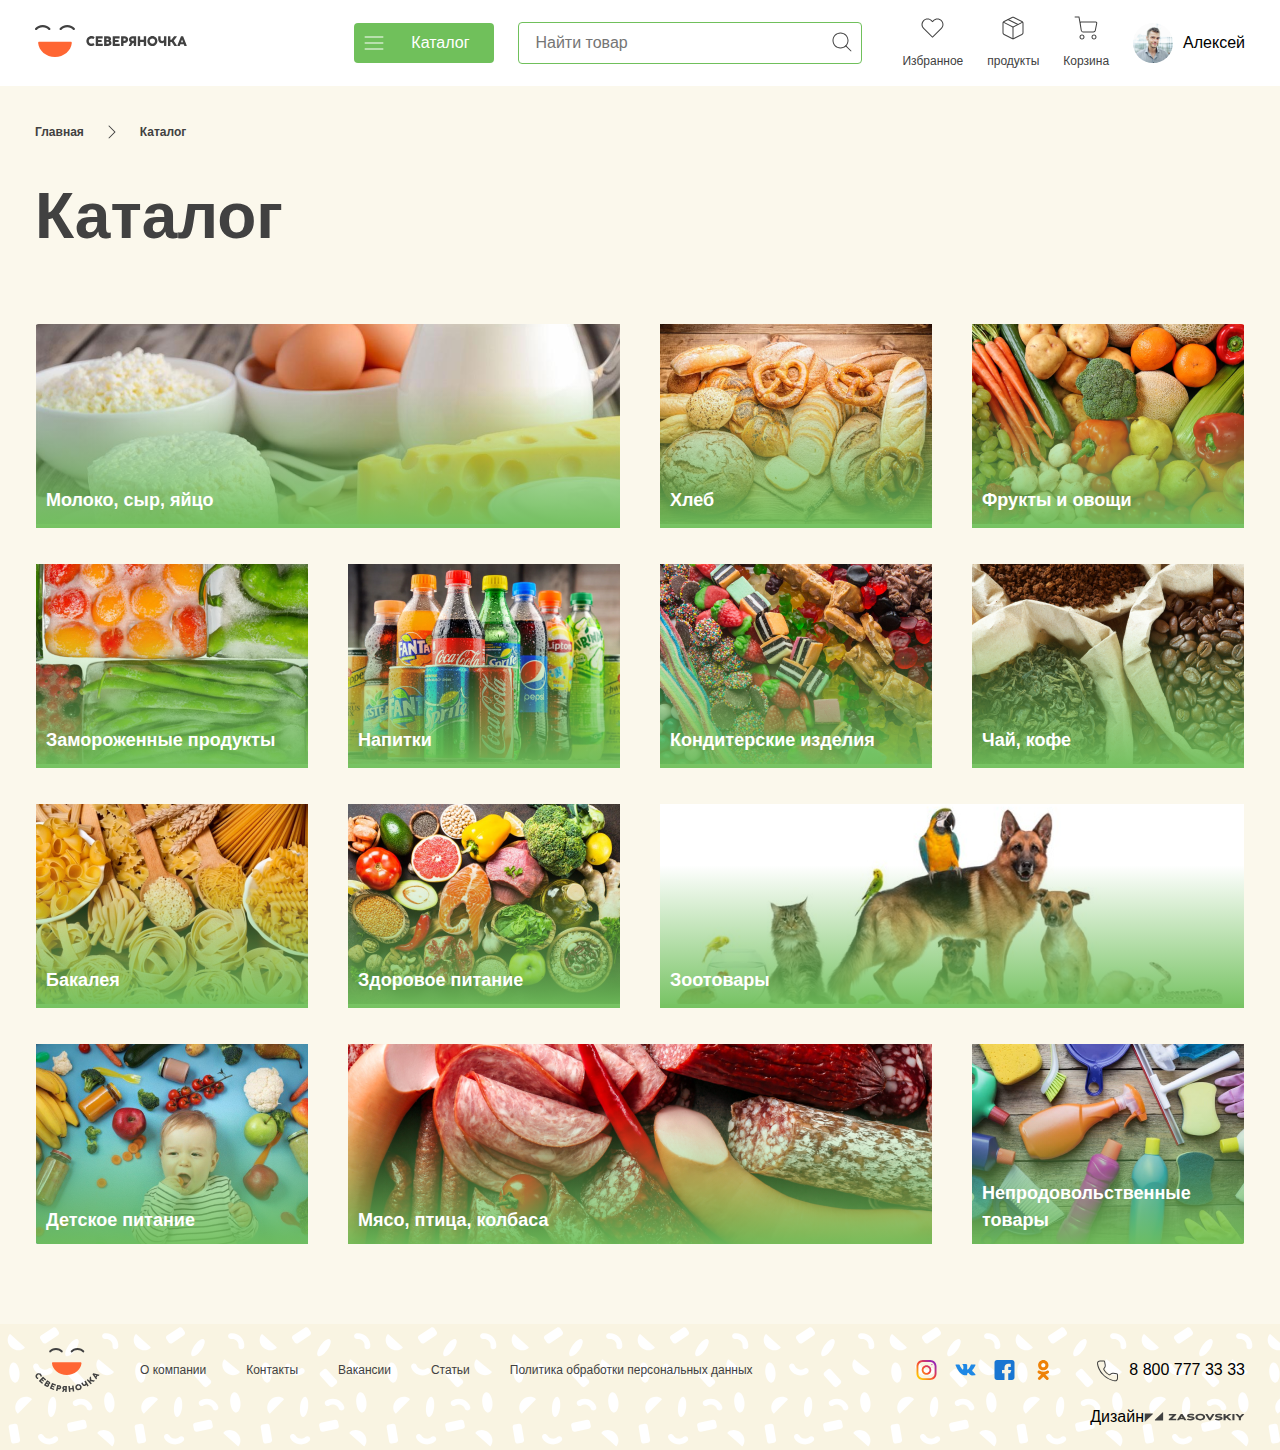
==== pages/catigories.html @ 5c942bb4 "news" ====
<!DOCTYPE html>
<html lang="en">
  <head>
    <meta charset="UTF-8" />
    <meta name="viewport" content="width=device-width, initial-scale=1.0" />
    <title>Document</title>
    <link rel="stylesheet" href="../sass/style.css" />
  </head>
  <body>
    <header>
      <div class="container">
        <nav>
          <div class="logo">
            <a href="#"><img src="../assets/images/image1.svg" alt="" /></a>
          </div>
          <div class="nav-items">
            <div class="nav-catalog1">
              <img src="../assets/images/image2.svg" alt="" />
              <p class="p1">Каталог</p>
            </div>
            <div class="field">
              <input
                type="text"
                class="input1"
                placeholder="Найти товар"
                name="search"
              />
              <div class="search-icon">
                <img src="../assets/images/image3.svg" alt="" />
              </div>
            </div>
            <div class="nav-links">
              <div class="nav-link">
                <div class="d1">
                  <img src="../assets/images/image4.svg" alt="" />
                </div>
                <a href="#" class="p2">Избранное</a>
              </div>
              <div class="nav-link">
                <div class="d1">
                  <img src="../assets/images/image5.svg" alt="" />
                </div>
                <a href="../pages/products.html" class="p2">продукты</a>
              </div>
              <div class="nav-link">
                <div class="d1">
                  <img src="../assets/images/image6.svg" alt="" />
                </div>
                <a href="#" class="p2">Корзина</a>
              </div>
            </div>
            <div class="acc">
              <img src="../assets/images/image7.svg" alt="" />
              <p class="p3">Алексей</p>
            </div>
          </div>
        </nav>
        <div class="nav-catalog">
          <div class="d2">
            <div class="d3">
              <a href="../pages/catigories.html" class="p4"
                >Молоко, сыр, яйцо</a
              >
              <a href="../pages/catigories.html" class="p4">Хлеб</a>
              <a href="../pages/catigories.html" class="p4">Фрукты и овощи</a>
              <a href="../pages/catigories.html" class="p4"
                >Замороженные продукты</a
              >
            </div>
            <div class="d3">
              <a href="../pages/catigories.html" class="p4">Напитки</a>
              <a href="../pages/catigories.html" class="p4"
                >Кондитерские изделия</a
              >
              <a href="../pages/catigories.html" class="p4">Чай, кофе</a>
            </div>
            <div class="d3">
              <a href="../pages/catigories.html" class="p4">Бакалея</a>
              <a href="../pages/catigories.html" class="p4">Здоровое питание</a>
              <a href="../pages/catigories.html" class="p4">Зоотовары</a>
            </div>
            <div class="d3">
              <a href="../pages/catigories.html" class="p4"
                >Непродовольственные товары</a
              >
              <a href="../pages/catigories.html" class="p4">Детское питание</a>
              <a href="../pages/catigories.html" class="p4"
                >Мясо, птица, колбаса</a
              >
            </div>
          </div>
        </div>
      </div>
    </header>
    <main>
      <section class="catigories-mainsec">
        <div class="container catigories-mainsec-content">
          <div class="d1">
            <a href="../index.html" class="a3">Главная</a>
            <img src="../assets/images/image51.svg" alt="" />
            <a href="../pages/catigories.html" class="a3">Каталог</a>
          </div>
          <p class="p10">Каталог</p>
          <div class="catigories-mainsec-cards"></div>
        </div>
      </section>
    </main>
    <footer>
      <div class="footer-content container">
        <div class="d1">
          <div class="d2">
            <img src="../assets/images/image27.svg" alt="" />
            <a href="#" class="a1">О компании</a>
            <a href="#" class="a1">Контакты</a>
            <a href="#" class="a1">Вакансии</a>
            <a href="#" class="a1">Статьи</a>
            <a href="#" class="a1">Политика обработки персональных данных</a>
          </div>
          <div class="d3">
            <div class="d4">
              <img src="../assets/images/image28.svg" alt="" />
              <img src="../assets/images/image29.svg" alt="" />
              <img src="../assets/images/image30.svg" alt="" />
              <img src="../assets/images/image31.svg" alt="" />
            </div>
            <div class="d5">
              <img src="../assets/images/image32.svg" alt="" />
              <p class="p1">8 800 777 33 33</p>
            </div>
          </div>
        </div>
        <div class="d10">
          <p class="p2">Дизайн</p>
          <img src="../assets/images/image33.svg" alt="" />
        </div>
      </div>
    </footer>
    <script src="../js/main.js"></script>
    <script src="../js/catigories-data.js"></script>
  </body>
</html>
---- sass/style.css ----
@font-face {
  font-family: "Rubik", sans-serif;
  src: url(../../assets/fonts/Rubik-Regular.ttf);
}
body {
  font-family: "Rubik", sans-serif;
}

* {
  padding: 0;
  margin: 0;
  box-sizing: border-box;
}

button {
  border: none;
  outline: none;
}

a {
  text-decoration: none;
}

input,
select,
textarea {
  outline: none;
}

.btn1 {
  display: flex;
  background-color: transparent;
  align-items: center;
  color: var(--grayscale-hardest, #606060);
  text-align: center;
  -moz-column-gap: 12px;
       column-gap: 12px;
  font-size: 16px;
  font-style: normal;
  font-weight: 400;
  line-height: 150%; /* 24px */
}

.btn2 {
  border-radius: 4px;
  border: 1px solid var(--main-secondary, #70c05b);
  background: transparent;
  width: 256px;
  color: var(--main-secondary, #70c05b);
  text-align: center;
  padding: 8px;
  font-size: 16px;
  font-style: normal;
  font-weight: 400;
  line-height: 150%; /* 24px */
  transition: 0.5s;
}

.btn2:hover {
  border: #f63;
  border-radius: 4px;
  background: var(--main-primary, #f63);
  color: #fff;
}

.btn3 {
  width: 134px;
  padding: 8px;
  color: var(--main-secondary, #70c05b);
  text-align: center;
  font-size: 16px;
  font-style: normal;
  font-weight: 400;
  line-height: 150%; /* 24px */
  border-radius: 4px;
  background: var(--main-secondary-muted, #e5ffde);
}

.home-card {
  background-color: #fff;
  max-width: 272px;
}
.home-card .product-img {
  position: relative;
}
.home-card .product-img .loved {
  position: absolute;
  right: 8px;
  top: 8px;
}
.home-card .product-img .discount-img {
  position: absolute;
  bottom: 10px;
  left: 10px;
  border-radius: 4px;
  background: var(--main-primary, #f63);
  padding: 4px 8px;
  width: 56px;
}
.home-card .product-img .discount-img .p8 {
  color: var(--main-on-primary, #fff);
  text-align: center;
  font-size: 16px;
  font-style: normal;
  font-weight: 400;
  line-height: 150%; /* 24px */
}
.home-card .card-btom {
  padding: 8px;
}
.home-card .card-btom .d2 {
  display: flex;
  justify-content: space-between;
  align-items: center;
}
.home-card .card-btom .d2 #p2 {
  padding-bottom: 20px;
}
.home-card .card-btom .d2 .p2 {
  color: var(--main-on-surface, #414141);
  font-size: 18px;
  font-style: normal;
  font-weight: 700;
  line-height: 150%; /* 27px */
}
.home-card .card-btom .d2 .p3 {
  color: var(--grayscale-hardest, #606060);
  font-size: 16px;
  font-style: normal;
  font-weight: 400;
  line-height: 150%; /* 24px */
}
.home-card .card-btom .d3 {
  display: flex;
  align-items: center;
  justify-content: space-between;
  padding-bottom: 8px;
}
.home-card .card-btom .d3 .p4 {
  color: var(--grayscale-light, #bfbfbf);
  font-size: 12px;
  font-style: normal;
  font-weight: 400;
  line-height: 150%; /* 18px */
}
.home-card .card-btom .d3 .p5 {
  color: var(--grayscale-light, #bfbfbf);
  font-size: 12px;
  font-style: normal;
  font-weight: 400;
  line-height: 150%; /* 18px */
}
.home-card .card-btom .product-name {
  color: var(--main-on-surface, #414141);
  font-size: 18px;
  font-style: normal;
  font-weight: 700;
  line-height: 100%;
  padding-bottom: 5px;
}
.home-card .card-btom .p6 {
  max-width: 250px;
  color: var(--main-on-surface, #414141);
  font-size: 16px;
  font-style: normal;
  font-weight: 400;
  line-height: 150%; /* 24px */
}
.home-card .card-btom .rank-img {
  padding-top: 8px;
  padding-bottom: 8px;
}

.offers-card2 {
  border-radius: 4px;
  background: var(--main-secondary-muted, #e5ffde);
  display: flex;
  align-items: center;
  padding: 12px 20px 12px 40px;
}
.offers-card2 .p2 {
  color: var(--main-on-surface, #414141);
  max-width: 258px;
  font-size: 24px;
  font-style: normal;
  font-weight: 700;
  line-height: 150%;
}
.offers-card2 .p3 {
  color: var(--main-on-surface, #414141);
  max-width: 250px;
  font-size: 16px;
  font-style: normal;
  font-weight: 400;
  line-height: 150%;
}

@media (max-width: 600px) {
  .offers-card2 {
    flex-direction: column;
  }
}
.offers-card {
  display: flex;
  align-items: center;
  border-radius: 4px;
  background: var(--main-primary-muted, #fcd5ba);
  box-shadow: 0px 8px 16px 0px rgba(202, 147, 96, 0.5);
  padding: 8px 20px 8px 40px;
}
.offers-card .p2 {
  color: var(--main-on-surface, #414141);
  max-width: 258px;
  font-size: 24px;
  font-style: normal;
  font-weight: 700;
  line-height: 150%; /* 36px */
}
.offers-card .p3 {
  color: var(--main-on-surface, #414141);
  max-width: 250px;
  font-size: 16px;
  font-style: normal;
  font-weight: 400;
  line-height: 150%; /* 24px */
}

@media (max-width: 600px) {
  .offers-card {
    flex-direction: column;
  }
}
.articles-card {
  background: #fff;
  max-width: 376px;
}
.articles-card .d2 {
  padding: 10px;
}
.articles-card .d2 .p2 {
  color: var(--grayscale-hard, #8f8f8f);
  font-size: 12px;
  font-style: normal;
  font-weight: 400;
  line-height: 150%; /* 18px */
}
.articles-card .d2 .p3 {
  color: var(--main-on-surface, #414141);
  padding-top: 10px;
  padding-bottom: 10px;
  font-size: 18px;
  font-style: normal;
  font-weight: 700;
  line-height: 150%; /* 27px */
  max-width: 356px;
}
.articles-card .d2 .p4 {
  max-width: 366px;
  color: var(--main-on-surface, #414141);
  padding-bottom: 10px;
  font-size: 16px;
  font-style: normal;
  font-weight: 400;
  line-height: 150%; /* 24px */
}

header {
  position: fixed;
  width: 100%;
  left: 0;
  right: 0;
  top: 0;
  z-index: 99;
  background: #fff;
}
header .container nav {
  padding-top: 16px;
  padding-bottom: 16px;
  display: flex;
  align-items: center;
  justify-content: space-between;
}
header .container .nav-items {
  display: flex;
  align-items: center;
  -moz-column-gap: 24px;
       column-gap: 24px;
}
header .container .nav-items .nav-catalog1 {
  display: flex;
  align-items: center;
  -moz-column-gap: 8px;
       column-gap: 8px;
  border-radius: 4px;
  background: var(--main-secondary, #70c05b);
  padding: 8px;
}
header .container .nav-items .nav-catalog1 .p1 {
  width: 92px;
  color: var(--main-on-secondary, #fff);
  text-align: center;
  font-size: 16px;
  font-style: normal;
  font-weight: 400;
  line-height: 150%; /* 24px */
}
header .container .nav-items .field {
  position: relative;
  margin-right: 16px;
}
header .container .nav-items .field .input1 {
  width: 344px;
  border-radius: 4px;
  border: 1px solid var(--main-secondary, #70c05b);
  background: var(--main-surface, #fff);
  padding: 8px 42px 8px 16px;
  color: var(--grayscale-hard, #8f8f8f);
  font-size: 16px;
  font-style: normal;
  font-weight: 400;
  line-height: 150%; /* 24px */
}
header .container .nav-items .field .search-icon {
  position: absolute;
  right: 8px;
  top: 8px;
}
header .container .nav-items .nav-links {
  display: flex;
  align-items: center;
  -moz-column-gap: 24px;
       column-gap: 24px;
}
header .container .nav-items .nav-links .nav-link {
  display: flex;
  flex-direction: column;
  align-items: center;
  row-gap: 8px;
}
header .container .nav-items .nav-links .nav-link .p2 {
  color: var(--main-on-surface, #414141);
  text-align: center;
  font-size: 12px;
  font-style: normal;
  font-weight: 400;
  line-height: 150%; /* 18px */
}
header .container .nav-items .acc {
  display: flex;
  align-items: center;
  -moz-column-gap: 10px;
       column-gap: 10px;
}
header .container .nav-catalog {
  display: none;
}
header .container .navcat {
  display: block;
  padding-top: 20px;
  padding-bottom: 40px;
}
header .container .navcat .d2 {
  display: flex;
  justify-content: space-between;
}
header .container .navcat .d2 .d3 {
  display: flex;
  flex-direction: column;
  row-gap: 24px;
}
header .container .navcat .d2 .d3 .p4 {
  color: var(--main-on-surface, #414141);
  font-size: 16px;
  font-style: normal;
  font-weight: 700;
  line-height: 150%; /* 24px */
  transition: all 0.5s;
}
header .container .navcat .d2 .d3 .p4:hover {
  color: var(--main-primary, #f63);
}

@media (max-width: 1105px) {
  .acc {
    display: none !important;
  }
}
@media (max-width: 970px) {
  .nav-links {
    display: none !important;
  }
}
@media (max-width: 690px) {
  .nav-catalog {
    display: none !important;
  }
}
@media (max-width: 570px) {
  .input1 {
    width: 200px !important;
  }
}
.home {
  margin-top: 86px;
  background: url(../../assets/images/image8.png);
  height: 200px;
}
.home .home1 {
  -webkit-backdrop-filter: blur(1px);
          backdrop-filter: blur(1px);
}
.home .home1 .home-content {
  padding-left: 67px;
  display: flex;
  align-items: center;
  -moz-column-gap: 18px;
       column-gap: 18px;
}
.home .home1 .home-content .p1 {
  color: var(--main-on-surface, #414141);
  text-align: center;
  font-size: 48px;
  font-style: normal;
  font-weight: 700;
  line-height: 150%; /* 72px */
}

@media (max-width: 690px) {
  .img9 {
    display: none;
  }
}
.location {
  padding-bottom: 120px;
  background: var(--main-bg-page, #fbf8ec);
}
.location .location-content .p1 {
  color: var(--main-on-surface, #414141);
  font-size: 36px;
  font-style: normal;
  font-weight: 700;
  line-height: 150%; /* 54px */
  padding-bottom: 40px;
}
.location .location-content .d2 {
  display: flex;
  align-items: center;
  padding-bottom: 24px;
  -moz-column-gap: 24px;
       column-gap: 24px;
}
.location .location-content .d2 .d1 {
  border-radius: 4px;
  background: var(--grayscale-lightest, #f3f2f1);
}
.location .location-content .d2 .d1 .p2 {
  width: 88px;
  padding: 8px;
  color: var(--grayscale-hardest, #606060);
  text-align: center;
  font-size: 12px;
  font-style: normal;
  font-weight: 400;
  line-height: 150%; /* 18px */
  transition: 0.5s;
}
.location .location-content .d2 .d1:hover {
  border-radius: 4px;
  background: var(--main-secondary, #70c05b);
}
.location .location-content .d2 .d1:hover .p2 {
  color: #fff;
}

.offers {
  padding-bottom: 120px;
  background: var(--main-bg-page, #fbf8ec);
}
.offers .offers-content .p1 {
  color: var(--main-on-surface, #414141);
  font-size: 36px;
  font-style: normal;
  font-weight: 700;
  line-height: 150%; /* 54px */
  padding-bottom: 40px;
}
.offers .offers-content .offers-cards {
  display: flex;
  align-items: center;
  justify-content: space-between;
  flex-wrap: wrap;
  -moz-column-gap: 20px;
       column-gap: 20px;
  row-gap: 30px;
}

.articles {
  background: var(--main-bg-page, #fbf8ec);
  padding-bottom: 80px;
}
.articles .articles-content .d1 {
  display: flex;
  align-items: center;
  padding-bottom: 40px;
  justify-content: space-between;
}
.articles .articles-content .d1 .p1 {
  color: var(--main-on-surface, #414141);
  font-size: 36px;
  font-style: normal;
  font-weight: 700;
  line-height: 150%; /* 54px */
}
.articles .articles-content .articles-cards {
  display: flex;
  justify-content: space-between;
  align-items: center;
  flex-wrap: wrap;
  -moz-column-gap: 10px;
       column-gap: 10px;
  row-gap: 20px;
}

.new-products {
  padding-bottom: 120px;
  background: var(--main-bg-page, #fbf8ec);
}
.new-products .new-products-content .d1 {
  padding-bottom: 40px;
  display: flex;
  align-items: center;
  justify-content: space-between;
}
.new-products .new-products-content .d1 .p1 {
  color: var(--main-on-surface, #414141);
  font-size: 36px;
  font-style: normal;
  font-weight: 700;
  line-height: 150%; /* 54px */
}
.new-products .new-products-content .home-cards {
  display: flex;
  justify-content: space-between;
}
.new-products .new-products-content .home-cards .d50 {
  display: flex;
  -moz-column-gap: 42px;
       column-gap: 42px;
}

.bought-products {
  padding-bottom: 120px;
  background: var(--main-bg-page, #fbf8ec);
}
.bought-products .bought-products-content .d1 {
  padding-bottom: 40px;
  display: flex;
  align-items: center;
  justify-content: space-between;
}
.bought-products .bought-products-content .d1 .p1 {
  color: var(--main-on-surface, #414141);
  font-size: 36px;
  font-style: normal;
  font-weight: 700;
  line-height: 150%; /* 54px */
}
.bought-products .bought-products-content .home-cards {
  display: flex;
  justify-content: space-between;
}
.bought-products .bought-products-content .home-cards .d50 {
  display: flex;
  -moz-column-gap: 42px;
       column-gap: 42px;
}

.discount {
  padding-top: 80px;
  padding-bottom: 120px;
  background: var(--main-bg-page, #fbf8ec);
}
.discount .discount-content .d1 {
  padding-bottom: 40px;
  display: flex;
  align-items: center;
  justify-content: space-between;
}
.discount .discount-content .d1 .p1 {
  color: var(--main-on-surface, #414141);
  font-size: 36px;
  font-style: normal;
  font-weight: 700;
  line-height: 150%; /* 54px */
}
.discount .discount-content .home-cards {
  display: flex;
  justify-content: space-between;
}
.discount .discount-content .home-cards .d50 {
  display: flex;
  -moz-column-gap: 42px;
       column-gap: 42px;
}

@media (max-width: 1225px) {
  .home-cards {
    flex-direction: column;
    align-items: center;
    row-gap: 30px;
  }
}
@media (max-width: 610px) {
  .d50 {
    flex-direction: column;
    row-gap: 30px;
  }
}
footer {
  background: url("../../assets/images/pattern2.svg");
  background-color: #f9f4e2;
  padding-top: 24px;
  padding-bottom: 24px;
}
footer .footer-content .d1 {
  display: flex;
  align-items: center;
  justify-content: space-between;
}
footer .footer-content .d1 .d2 {
  display: flex;
  align-items: center;
  -moz-column-gap: 40px;
       column-gap: 40px;
}
footer .footer-content .d1 .d2 .a1 {
  color: var(--main-on-surface, #414141);
  font-size: 12px;
  font-style: normal;
  font-weight: 400;
  line-height: 150%; /* 18px */
}
footer .footer-content .d1 .d3 {
  display: flex;
  align-items: center;
  -moz-column-gap: 40px;
       column-gap: 40px;
}
footer .footer-content .d1 .d3 .d4 {
  display: flex;
  -moz-column-gap: 16px;
       column-gap: 16px;
}
footer .footer-content .d1 .d3 .d5 {
  display: flex;
  align-items: center;
  -moz-column-gap: 8px;
       column-gap: 8px;
}
footer .footer-content .d10 {
  padding-top: 16px;
  display: flex;
  align-items: center;
  justify-content: flex-end;
}

@media (max-width: 920px) {
  .d1 {
    flex-direction: column;
    row-gap: 20px;
  }
}
@media (max-width: 605px) {
  .d2 {
    -moz-column-gap: 5px !important;
         column-gap: 5px !important;
  }
}
.all-products {
  margin-top: 90px;
  background: var(--main-bg-page, #fbf8ec);
}
.all-products .all-products-content .p1 {
  padding-top: 44px;
  padding-bottom: 50px;
  color: var(--main-on-surface, #414141);
  font-size: 36px;
  font-style: normal;
  font-weight: 700;
  line-height: 150%; /* 54px */
}
.all-products .all-products-content .home-cards {
  padding-bottom: 30px;
  display: flex;
  flex-wrap: wrap;
  row-gap: 30px;
  justify-content: space-between;
}
.all-products .all-products-content .home-cards .d50 {
  display: flex;
  -moz-column-gap: 42px;
       column-gap: 42px;
  padding-bottom: 30px;
}
.all-products .all-products-content .d20 {
  display: flex;
  align-items: center;
  justify-content: center;
  -moz-column-gap: 16px;
       column-gap: 16px;
  padding-bottom: 60px;
}

.catigories-mainsec {
  background: var(--main-bg-page, #fbf8ec);
}
.catigories-mainsec .catigories-mainsec-content {
  padding-top: 120px;
  padding-bottom: 80px;
}
.catigories-mainsec .catigories-mainsec-content .d1 {
  padding-bottom: 24px;
  display: flex;
  align-items: center;
  -moz-column-gap: 16px;
       column-gap: 16px;
}
.catigories-mainsec .catigories-mainsec-content .d1 .a3 {
  color: var(--main-on-surface, #414141);
  font-size: 12px;
  font-style: normal;
  font-weight: 600;
  line-height: 150%; /* 18px */
}
.catigories-mainsec .catigories-mainsec-content .d1 .a3:visited {
  color: var(--grayscale-hard, #8f8f8f);
  font-size: 12px;
  font-style: normal;
  font-weight: 400;
  line-height: 150%; /* 18px */
}
.catigories-mainsec .catigories-mainsec-content .p10 {
  color: var(--main-on-surface, #414141);
  padding-bottom: 60px;
  font-size: 64px;
  font-style: normal;
  font-weight: 700;
  line-height: 150%; /* 96px */
}
.catigories-mainsec .catigories-mainsec-content .catigories-mainsec-cards {
  border-radius: 4px !important;
  overflow: hidden;
  display: flex;
  flex-wrap: wrap;
  align-items: center;
  justify-content: center;
  -moz-column-gap: 40px;
       column-gap: 40px;
  row-gap: 40px;
}
.catigories-mainsec .catigories-mainsec-content .catigories-mainsec-cards .catigories-mainsec-card {
  position: relative;
  height: 200px;
}
.catigories-mainsec .catigories-mainsec-content .catigories-mainsec-cards .catigories-mainsec-card .bg-img {
  position: relative;
}
.catigories-mainsec .catigories-mainsec-content .catigories-mainsec-cards .catigories-mainsec-card .bg-img .linear {
  position: absolute;
  top: 0;
  left: 0;
  width: 100%;
  height: 100%;
  background: linear-gradient(180deg, rgba(112, 192, 91, 0) 30%, #70c05b 102.81%);
}
.catigories-mainsec .catigories-mainsec-content .catigories-mainsec-cards .catigories-mainsec-card .a2 {
  position: absolute;
  bottom: 10px;
  left: 10px;
  color: var(--main-on-secondary, #fff);
  font-size: 18px;
  font-style: normal;
  font-weight: 700;
  line-height: 150%; /* 27px */
}

.container {
  max-width: 1250px;
  padding: 0px 20px;
  margin: 0 auto;
}/*# sourceMappingURL=style.css.map */
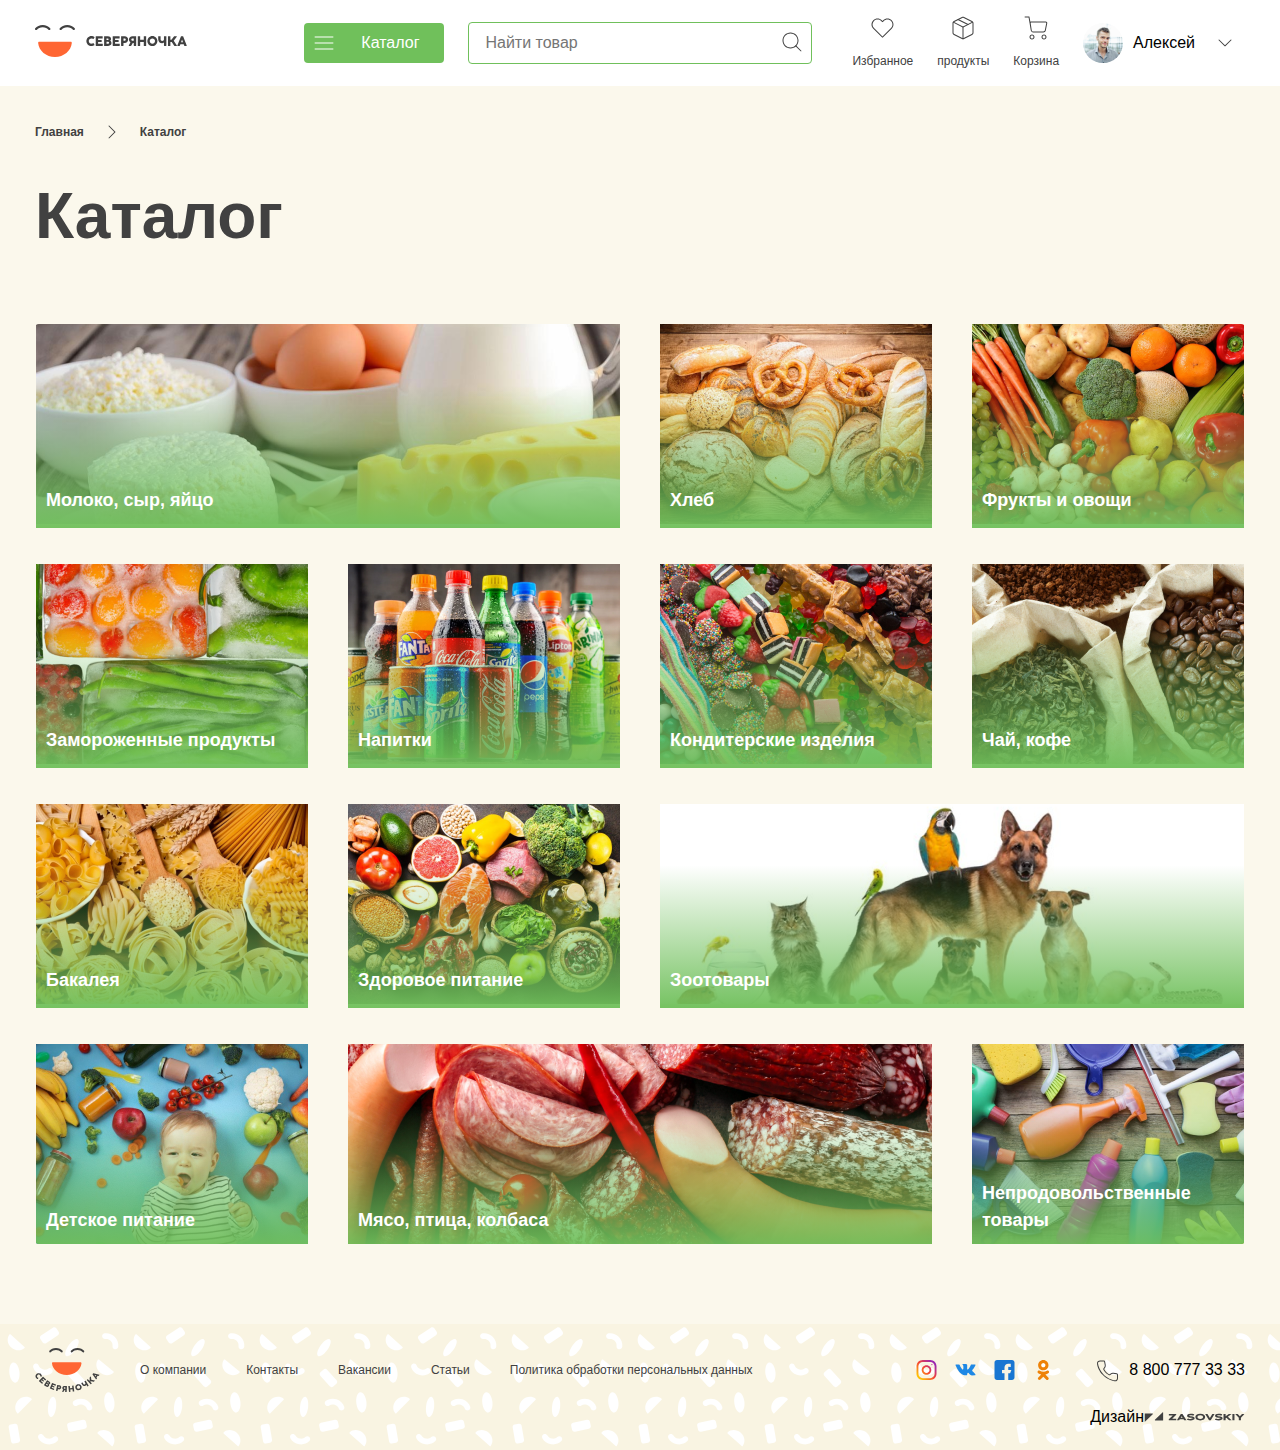
==== commit 883d4daf: "made changes" ====
--- a/pages/catigories.html
+++ b/pages/catigories.html
@@ -52,6 +52,7 @@
             <div class="acc">
               <img src="../assets/images/image7.svg" alt="" />
               <p class="p3">Алексей</p>
+              <img src="../assets/images/image52.svg" alt="" />
             </div>
           </div>
         </nav>
@@ -135,6 +136,33 @@
         </div>
       </div>
     </footer>
+    <div class="modal">
+      <div class="d3">
+        <div class="modal-content">
+          <div class="modal-close">
+            <img src="../assets/images/image53.svg" alt="" />
+          </div>
+          <div class="modal-bot">
+            <p class="p1">Вход</p>
+            <form>
+              <label for="phone">Телефон</label>
+              <input
+                type="tel"
+                placeholder="Phone Number"
+                id="phone"
+                class="input2"
+                name="phone"
+              />
+            </form>
+            <a href="#"><button class="modal-btn1">Вход</button></a>
+            <div class="d2">
+              <a href="#"><button class="modal-btn2">Регистрация</button></a>
+              <a href="#"><button class="modal-btn3">Забыли пароль?</button></a>
+            </div>
+          </div>
+        </div>
+      </div>
+    </div>
     <script src="../js/main.js"></script>
     <script src="../js/catigories-data.js"></script>
   </body>
--- a/sass/style.css
+++ b/sass/style.css
@@ -76,6 +76,62 @@
   background: var(--main-secondary-muted, #e5ffde);
 }
 
+.modal-btn1 {
+  width: 260px;
+  padding: 16px;
+  border-radius: 4px;
+  background: var(--main-primary-muted, #fcd5ba);
+  color: var(--main-primary, #f63);
+  text-align: center;
+  font-size: 24px;
+  font-style: normal;
+  font-weight: 400;
+  line-height: 150%; /* 36px */
+}
+
+.modal-btn2 {
+  width: 105px;
+  background: transparent;
+  padding: 8px;
+  border-radius: 4px;
+  border: 1px solid var(--main-secondary, #70c05b);
+  color: var(--main-secondary, #70c05b);
+  text-align: center;
+  font-size: 12px;
+  font-style: normal;
+  font-weight: 400;
+  line-height: 150%; /* 18px */
+}
+
+.modal-btn3 {
+  background: transparent;
+  padding: 8px;
+  color: var(--grayscale-hardest, #606060);
+  text-align: center;
+  font-size: 12px;
+  font-style: normal;
+  font-weight: 400;
+  line-height: 150%; /* 18px */
+}
+
+.btn4 {
+  padding: 16px;
+  border-radius: 4px;
+  background: var(--main-primary, #f63);
+  display: flex;
+  flex-direction: row-reverse;
+}
+.btn4 .p15 {
+  width: 207px;
+  align-items: center;
+  color: var(--main-on-primary, #fff);
+  text-align: center;
+  font-size: 24px;
+  font-style: normal;
+  font-weight: 400;
+  line-height: 150%;
+}
+
 .home-card {
   background-color: #fff;
   max-width: 272px;
@@ -262,6 +318,84 @@
   font-style: normal;
   font-weight: 400;
   line-height: 150%; /* 24px */
+}
+
+.modal {
+  display: none;
+}
+.modal.modal-bl {
+  background: rgba(252, 213, 186, 0.8);
+  position: fixed;
+  width: 100%;
+  height: 100vh;
+  left: 0;
+  top: 0;
+  z-index: 999;
+  display: flex;
+  align-items: center;
+  justify-content: center;
+}
+.modal .d3 {
+  border-radius: 4px;
+  background: #fff;
+  width: 420px;
+}
+.modal .d3 .modal-content {
+  position: relative;
+}
+.modal .d3 .modal-content .modal-close {
+  border-radius: 4px;
+  background: var(--grayscale-lightest, #f3f2f1);
+  padding: 8px;
+  width: 40px;
+  position: absolute;
+  right: 0px;
+}
+.modal .d3 .modal-content .modal-bot {
+  padding-top: 72px;
+  padding-bottom: 40px;
+  display: flex;
+  flex-direction: column;
+  align-items: center;
+  row-gap: 32px;
+}
+.modal .d3 .modal-content .modal-bot .p1 {
+  color: var(--main-on-surface, #414141);
+  text-align: center;
+  font-size: 24px;
+  font-style: normal;
+  font-weight: 700;
+  line-height: 150%; /* 36px */
+}
+.modal .d3 .modal-content .modal-bot form {
+  display: flex;
+  flex-direction: column;
+}
+.modal .d3 .modal-content .modal-bot form label {
+  color: var(--grayscale-hard, #8f8f8f);
+  font-size: 18px;
+  font-style: normal;
+  font-weight: 400;
+  line-height: 150%; /* 27px */
+}
+.modal .d3 .modal-content .modal-bot form .input2 {
+  width: 260px;
+  padding: 12px 16px;
+  border-radius: 4px;
+  border: 1px solid var(--main-secondary, #70c05b);
+  background: var(--main-surface, #fff);
+  box-shadow: 4px 8px 16px 0px rgba(112, 192, 91, 0.2);
+  color: var(--main-on-surface, #414141);
+  font-size: 24px;
+  font-style: normal;
+  font-weight: 400;
+  line-height: 150%;
+}
+.modal .d3 .modal-content .modal-bot .d2 {
+  display: flex;
+  -moz-column-gap: 24px;
+       column-gap: 24px;
+  align-items: center;
 }
 
 header {
@@ -711,6 +845,286 @@
   padding-bottom: 60px;
 }
 
+.product-page {
+  background: var(--main-bg-page, #fbf8ec);
+}
+.product-page .product-information .product-information-content {
+  padding-top: 110px;
+}
+.product-page .product-information .product-information-content .d1 {
+  display: flex;
+  align-items: center;
+  -moz-column-gap: 16px;
+       column-gap: 16px;
+  flex-wrap: wrap;
+}
+.product-page .product-information .product-information-content .d1 .a4 {
+  color: var(--main-on-surface, #414141);
+  font-size: 14px;
+  font-style: normal;
+  font-weight: 500;
+  line-height: 150%; /* 18px */
+}
+.product-page .product-information .product-information-content .d1 .a5 {
+  color: var(--grayscale-hard, #8f8f8f);
+  font-size: 14px;
+  font-style: normal;
+  font-weight: 400;
+  line-height: 150%; /* 18px */
+}
+.product-page .product-information .product-information-content .p1 {
+  padding-top: 24px;
+  padding-bottom: 16px;
+  color: var(--main-on-surface, #414141);
+  font-size: 24px;
+  font-style: normal;
+  font-weight: 700;
+  line-height: 150%; /* 36px */
+}
+.product-page .product-information .product-information-content .d2 {
+  padding-bottom: 16px;
+  display: flex;
+  align-items: center;
+  -moz-column-gap: 24px;
+       column-gap: 24px;
+}
+.product-page .product-information .product-information-content .d2 .p2 {
+  color: var(--main-on-surface, #414141);
+  font-size: 12px;
+  font-style: normal;
+  font-weight: 400;
+  line-height: 150%; /* 18px */
+}
+.product-page .product-information .product-information-content .d2 .d3 {
+  display: flex;
+  align-items: center;
+  -moz-column-gap: 8px;
+       column-gap: 8px;
+}
+.product-page .product-information .product-information-content .d2 .d3 .p3 {
+  color: var(--main-on-surface, #414141);
+  font-size: 14px;
+  font-style: normal;
+  font-weight: 400;
+  line-height: 150%; /* 21px */
+  text-decoration-line: underline;
+}
+.product-page .product-information .product-information-content .d2 .d4 {
+  display: flex;
+  align-items: center;
+  -moz-column-gap: 8px;
+       column-gap: 8px;
+}
+.product-page .product-information .product-information-content .d2 .d4 .p4 {
+  color: var(--grayscale-hardest, #606060);
+  text-align: center;
+  font-size: 12px;
+  font-style: normal;
+  font-weight: 400;
+  line-height: 150%; /* 18px */
+}
+.product-page .product-information .product-information-content .d2 .d5 {
+  display: flex;
+  align-items: center;
+  -moz-column-gap: 8px;
+       column-gap: 8px;
+}
+.product-page .product-information .product-information-content .d2 .d5 .p5 {
+  color: var(--grayscale-hardest, #606060);
+  text-align: center;
+  font-size: 12px;
+  font-style: normal;
+  font-weight: 400;
+  line-height: 150%; /* 18px */
+}
+.product-page .product-information .product-information-content .d6 {
+  display: flex;
+  -moz-column-gap: 40px;
+       column-gap: 40px;
+  flex-wrap: wrap;
+}
+.product-page .product-information .product-information-content .d6 .carousel {
+  display: flex;
+  -moz-column-gap: 16px;
+       column-gap: 16px;
+}
+.product-page .product-information .product-information-content .d6 .carousel .carousel-main-img .carousel-item {
+  display: none;
+}
+.product-page .product-information .product-information-content .d6 .carousel .carousel-main-img .carousel-item.carousel-hid {
+  display: none;
+}
+.product-page .product-information .product-information-content .d6 .carousel .carousel-main-img .carousel-item.carousel-vis {
+  display: block;
+  animation: fadeVisibility 0.5s;
+}
+.product-page .product-information .product-information-content .d6 .carousel .carousel-main-img .carousel-item .img59 {
+  width: 504px;
+  height: 496px;
+}
+.product-page .product-information .product-information-content .d6 .carousel .carousel-left-img {
+  display: flex;
+  flex-direction: column;
+  row-gap: 16px;
+}
+.product-page .product-information .product-information-content .d6 .carousel .carousel-left-img .d7 {
+  width: 64px;
+  height: 86.4px;
+}
+.product-page .product-information .product-information-content .d6 .carousel .carousel-left-img .d7 .img58 {
+  width: 64px;
+  height: 86.4px;
+}
+.product-page .product-information .product-information-content .d6 .d10 {
+  width: 48.4%;
+}
+.product-page .product-information .product-information-content .d6 .d10 .d11 {
+  display: flex;
+  justify-content: space-between;
+  align-items: center;
+  padding-bottom: 1px;
+}
+.product-page .product-information .product-information-content .d6 .d10 .d11 .p10 {
+  color: var(--grayscale-hardest, #606060);
+  font-size: 24px;
+  font-style: normal;
+  font-weight: 400;
+  line-height: 150%; /* 36px */
+}
+.product-page .product-information .product-information-content .d6 .d10 .d11 .p11 {
+  color: var(--main-on-surface, #414141);
+  font-size: 36px;
+  font-style: normal;
+  font-weight: 700;
+  line-height: 150%; /* 54px */
+}
+.product-page .product-information .product-information-content .d6 .d10 .d12 {
+  display: flex;
+  padding-bottom: 16px;
+  justify-content: space-between;
+  align-items: center;
+}
+.product-page .product-information .product-information-content .d6 .d10 .d12 .p12 {
+  color: var(--grayscale-light, #bfbfbf);
+  font-size: 12px;
+  font-style: normal;
+  font-weight: 400;
+  line-height: 150%; /* 18px */
+}
+.product-page .product-information .product-information-content .d6 .d10 .d12 .d13 {
+  display: flex;
+  align-items: center;
+  -moz-column-gap: 8px;
+       column-gap: 8px;
+}
+.product-page .product-information .product-information-content .d6 .d10 .d12 .d13 .p13 {
+  color: var(--grayscale-light, #bfbfbf);
+  font-size: 12px;
+  font-style: normal;
+  font-weight: 400;
+  line-height: 150%; /* 18px */
+}
+.product-page .product-information .product-information-content .d6 .d10 .d16 {
+  display: flex;
+  flex-direction: column;
+  align-items: center;
+  padding-bottom: 24px;
+}
+.product-page .product-information .product-information-content .d6 .d10 .d14 {
+  padding: 4px 8px;
+  background: var(--grayscale-lightest, #f3f2f1);
+  display: flex;
+  align-items: center;
+  -moz-column-gap: 40px;
+       column-gap: 40px;
+}
+.product-page .product-information .product-information-content .d6 .d10 .d14 .p14 {
+  color: var(--main-on-surface, #414141);
+  width: 161px;
+  font-size: 12px;
+  font-style: normal;
+  font-weight: 400;
+  line-height: 150%; /* 18px */
+}
+.product-page .product-information .product-information-content .d6 .d10 .d15 {
+  padding: 4px 8px;
+  display: flex;
+  align-items: center;
+  -moz-column-gap: 40px;
+       column-gap: 40px;
+}
+.product-page .product-information .product-information-content .d6 .d10 .d15 .p14 {
+  color: var(--main-on-surface, #414141);
+  width: 161px;
+  font-size: 12px;
+  font-style: normal;
+  font-weight: 400;
+  line-height: 150%;
+}
+.product-page .product-bought {
+  padding-top: 120px;
+}
+.product-page .product-bought .product-bought-content .d1 {
+  padding-bottom: 40px;
+  display: flex;
+  align-items: center;
+  justify-content: space-between;
+}
+.product-page .product-bought .product-bought-content .d1 .p1 {
+  color: var(--main-on-surface, #414141);
+  font-size: 36px;
+  font-style: normal;
+  font-weight: 700;
+  line-height: 150%;
+}
+.product-page .product-bought .product-bought-content .home-cards {
+  display: flex;
+  align-items: center;
+  justify-content: space-between;
+}
+.product-page .product-bought .product-bought-content .home-cards .d50 {
+  display: flex;
+  align-items: center;
+  -moz-column-gap: 40px;
+       column-gap: 40px;
+}
+.product-page .product-discount .product-discount-content {
+  padding-bottom: 72px;
+  padding-top: 120px;
+}
+.product-page .product-discount .product-discount-content .d1 {
+  padding-bottom: 40px;
+  display: flex;
+  align-items: center;
+  justify-content: space-between;
+}
+.product-page .product-discount .product-discount-content .d1 .p1 {
+  color: var(--main-on-surface, #414141);
+  font-size: 36px;
+  font-style: normal;
+  font-weight: 700;
+  line-height: 150%; /* 54px */
+}
+.product-page .product-discount .product-discount-content .home-cards {
+  display: flex;
+  align-items: center;
+  justify-content: space-between;
+}
+.product-page .product-discount .product-discount-content .home-cards .d50 {
+  display: flex;
+  align-items: center;
+  -moz-column-gap: 40px;
+       column-gap: 40px;
+}
+
+@keyframes fadeVisibility {
+  0% {
+    opacity: 0;
+  }
+  100% {
+    opacity: 1;
+  }
+}
 .catigories-mainsec {
   background: var(--main-bg-page, #fbf8ec);
 }
